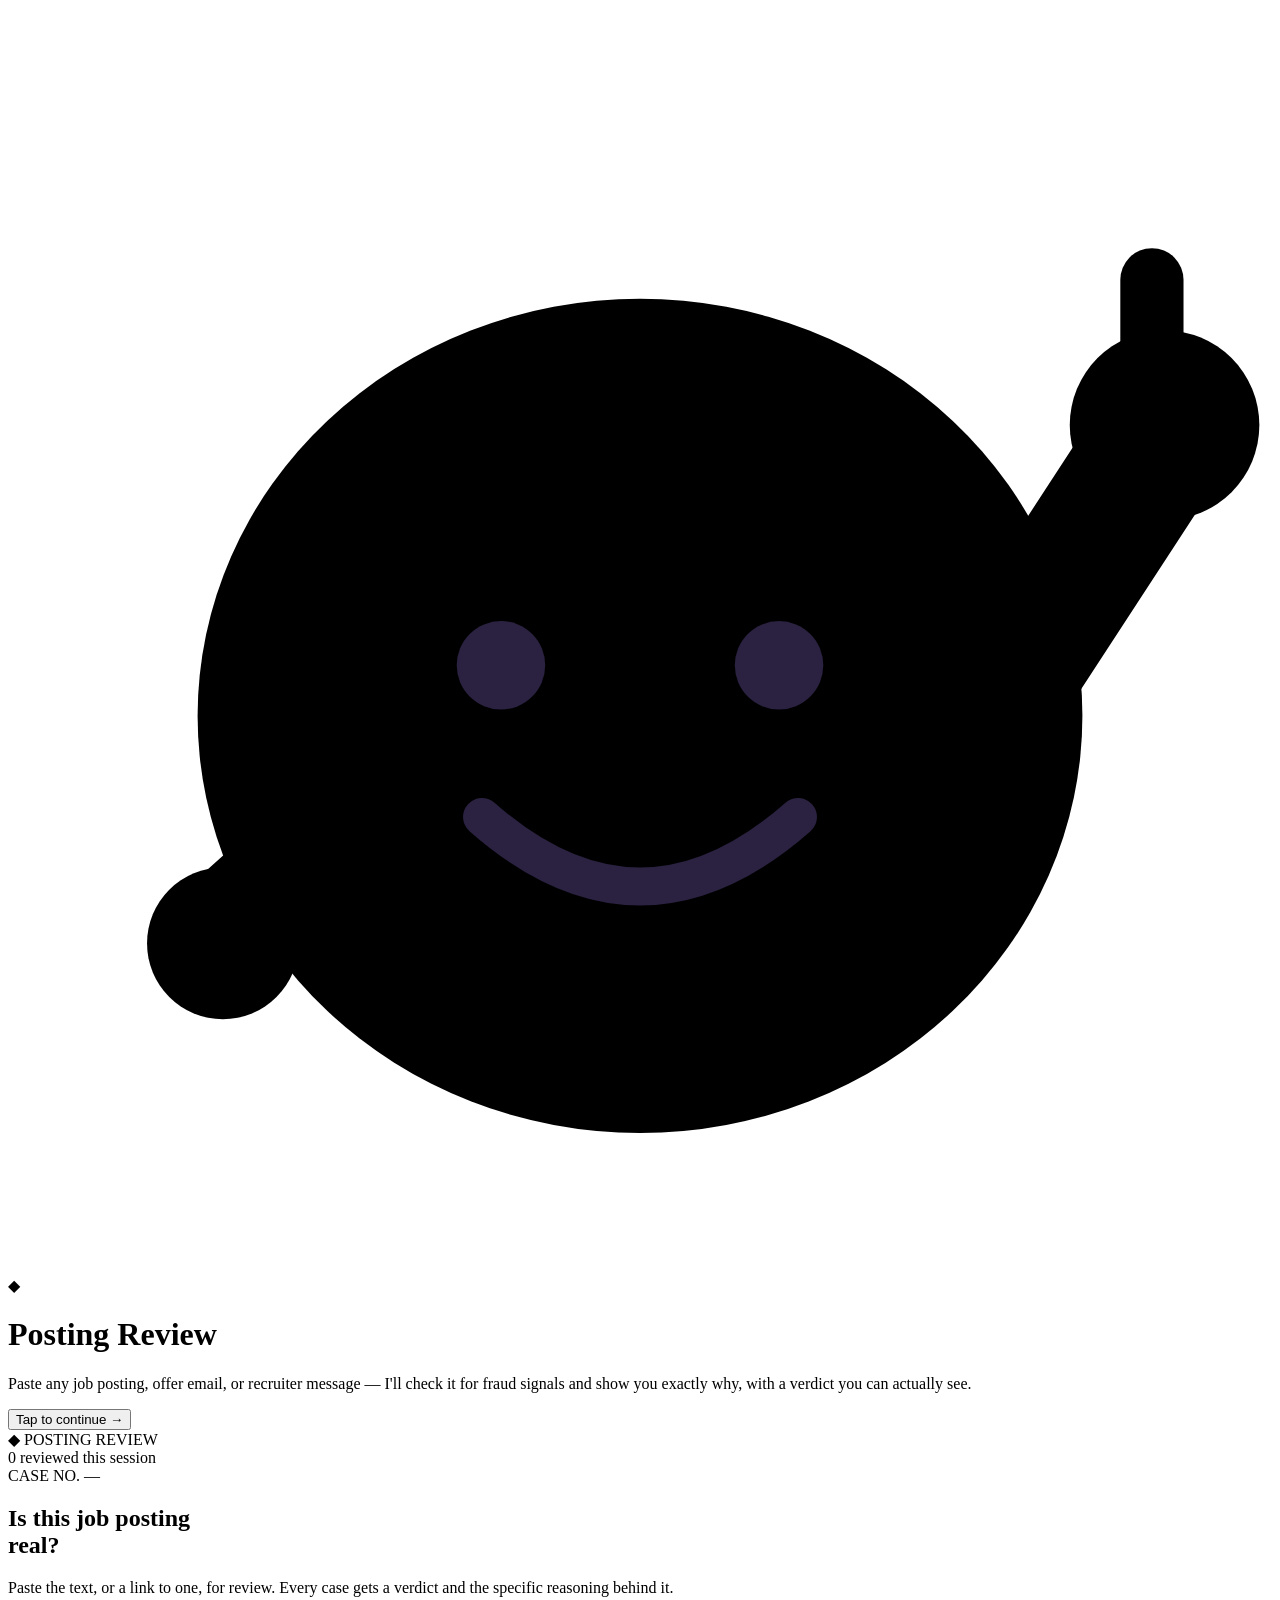
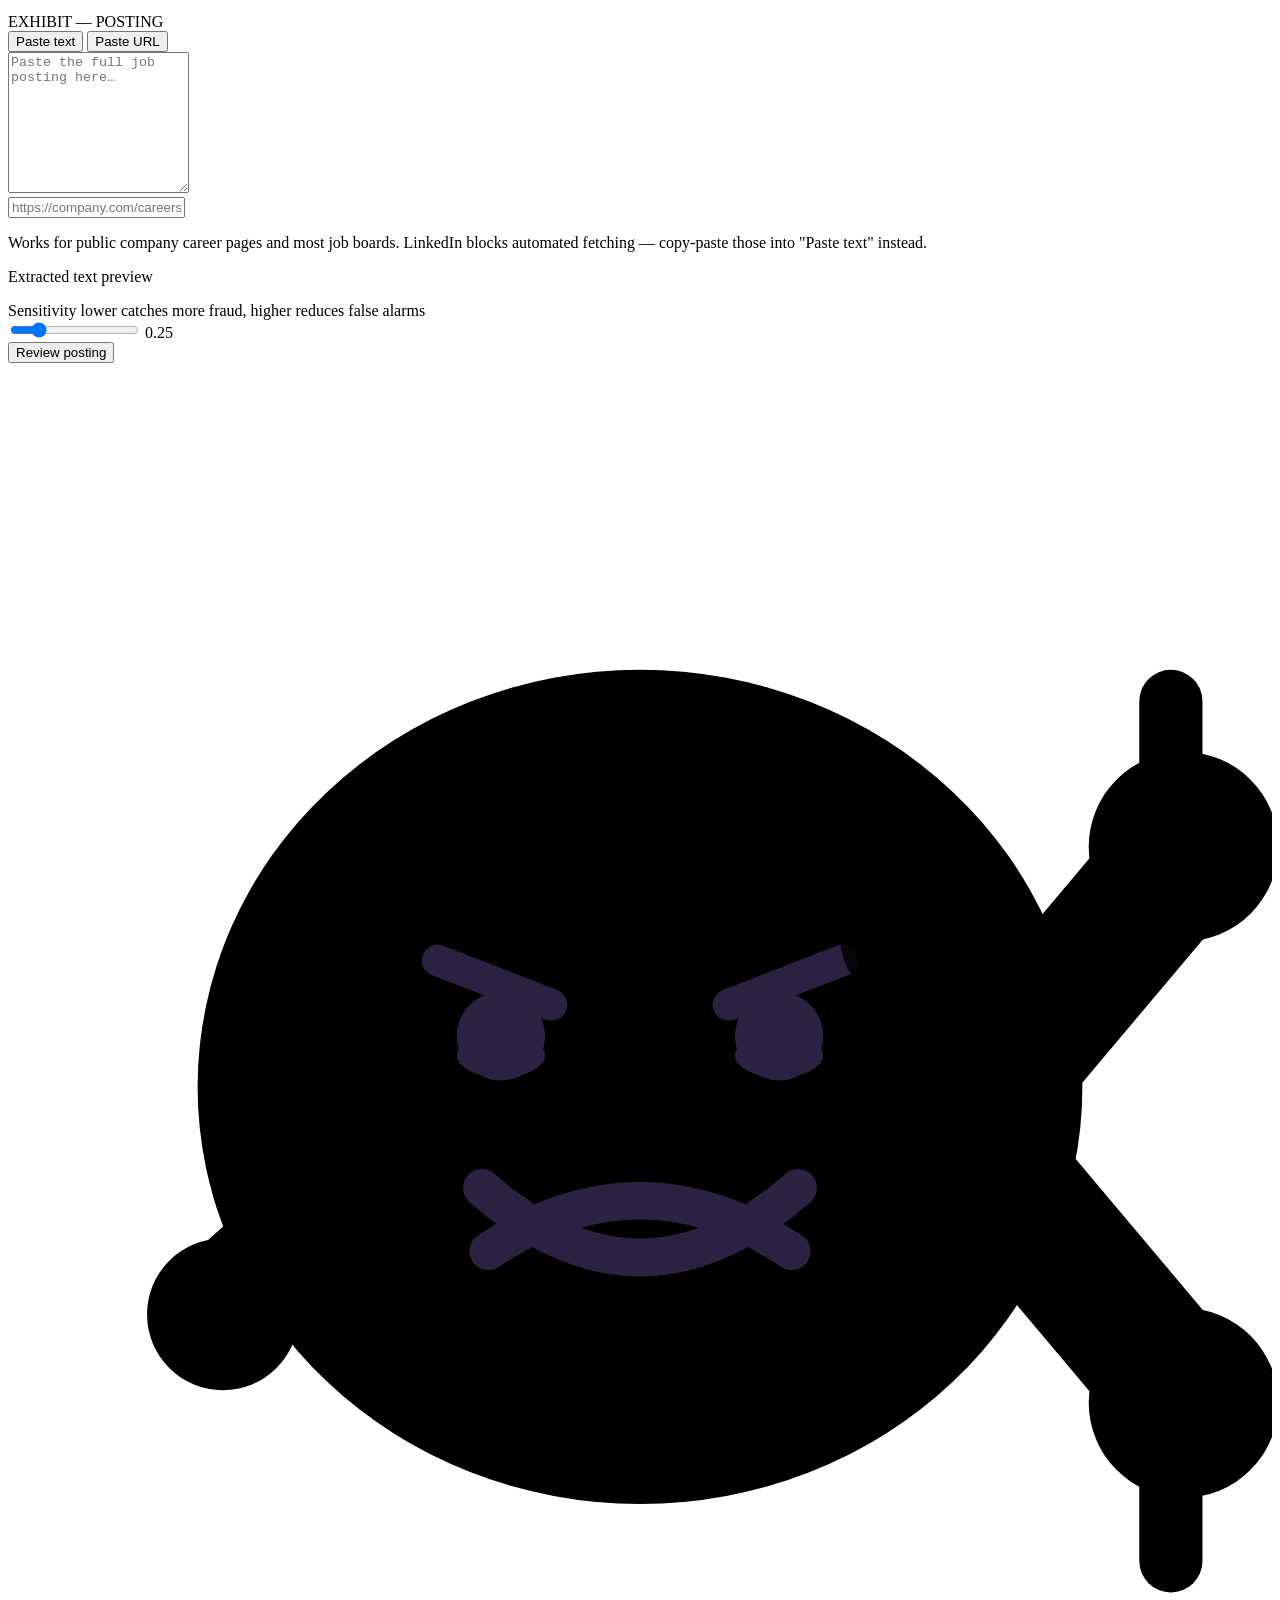
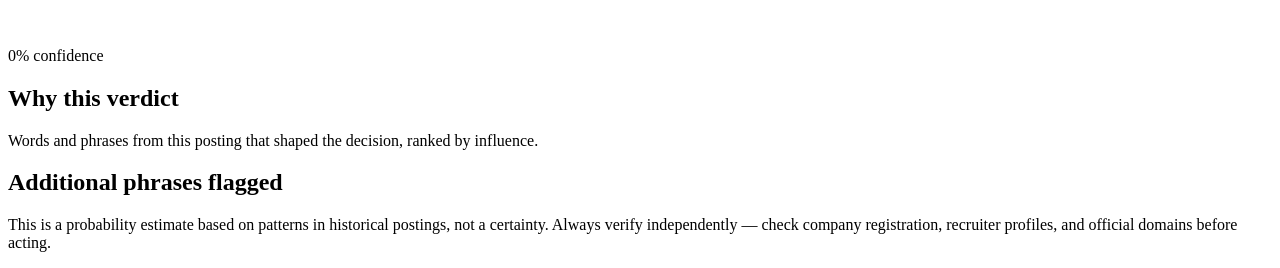
==== web/index.html @ fff6b0b9 "Initial commit" ====
<!DOCTYPE html>
<html lang="en">
<head>
<meta charset="UTF-8">
<meta name="viewport" content="width=device-width, initial-scale=1.0">
<title>Posting Review — Fraud Checker</title>
<link rel="preconnect" href="https://fonts.googleapis.com">
<link href="https://fonts.googleapis.com/css2?family=Fraunces:ital,opsz,wght@0,9..144,400;0,9..144,600;0,9..144,700;1,9..144,500;1,9..144,600&family=Inter:wght@400;500;600;700&family=IBM+Plex+Mono:wght@400;500;600&display=swap" rel="stylesheet">
<link rel="stylesheet" href="/static/style.css">
</head>
<body class="splash-locked">

  <!-- ================= SPLASH / INTRO ================= -->
  <div id="splash" class="splash">
    <div class="splash-glow"></div>
    <div class="splash-content">
      <div class="splash-avatar-wrap">
        <svg id="splash-avatar" class="avatar-svg" viewBox="0 0 200 200" xmlns="http://www.w3.org/2000/svg">
          <defs>
            <linearGradient id="bodyGrad" x1="0%" y1="0%" x2="100%" y2="100%">
              <stop offset="0%" stop-color="var(--accent-3)"/>
              <stop offset="100%" stop-color="var(--accent-2)"/>
            </linearGradient>
          </defs>
          <!-- static left arm stub -->
          <line x1="58" y1="126" x2="38" y2="144" stroke="url(#bodyGrad)" stroke-width="20" stroke-linecap="round"/>
          <circle cx="34" cy="148" r="12" fill="url(#bodyGrad)"/>
          <!-- body -->
          <ellipse class="avatar-body" cx="100" cy="112" rx="70" ry="66" fill="url(#bodyGrad)"/>
          <!-- happy arm (wave) -->
          <g class="arm-happy">
            <line x1="150" y1="118" x2="180" y2="72" stroke="url(#bodyGrad)" stroke-width="22" stroke-linecap="round"/>
            <circle cx="183" cy="66" r="15" fill="var(--accent-2)"/>
            <rect x="176" y="38" width="10" height="24" rx="5" fill="var(--accent-2)"/>
          </g>
          <!-- face: happy -->
          <g class="face-happy">
            <circle cx="78" cy="104" r="7" fill="#2b2140"/>
            <circle cx="122" cy="104" r="7" fill="#2b2140"/>
            <path d="M75,128 Q100,150 125,128" fill="none" stroke="#2b2140" stroke-width="6" stroke-linecap="round"/>
            <circle cx="62" cy="120" r="8" fill="var(--accent-2)" opacity="0.55"/>
            <circle cx="138" cy="120" r="8" fill="var(--accent-2)" opacity="0.55"/>
          </g>
        </svg>
      </div>
      <div class="mark-splash">◆</div>
      <h1 class="splash-title">Posting Review</h1>
      <p class="splash-desc">Paste any job posting, offer email, or recruiter message — I'll check it for fraud signals and show you exactly why, with a verdict you can actually see.</p>
      <button id="splash-continue" class="splash-btn">Tap to continue →</button>
    </div>
  </div>

  <div class="scanlines"></div>
  <div class="grain"></div>

  <header class="masthead reveal" style="--reveal-delay:0ms">
    <div class="masthead-left">
      <span class="mark">◆</span>
      <span class="mast-title">POSTING&nbsp;REVIEW</span>
    </div>
    <div class="masthead-right mono">
      <span class="live-dot"></span>
      <span id="session-count">0</span>&nbsp;reviewed this session
    </div>
  </header>

  <main class="wrap">

    <section class="intro reveal" style="--reveal-delay:80ms">
      <div class="case-number mono" id="case-number">CASE NO. —</div>
      <h1>Is this <span class="cycle-word-wrap"><span id="cycle-word" class="cycle-word">job posting</span></span><br>real?</h1>
      <p class="sub">Paste the text, or a link to one, for review. Every case gets a verdict and the specific reasoning behind it.</p>
    </section>

    <section class="case-file reveal" style="--reveal-delay:160ms">

      <div class="folder-tab mono">EXHIBIT — POSTING</div>

      <div class="scan-overlay" id="scan-overlay" aria-hidden="true"><div class="scan-line"></div></div>

      <div class="tabs" role="tablist">
        <button class="tab active" data-mode="text" role="tab">Paste text</button>
        <button class="tab" data-mode="url" role="tab">Paste URL</button>
        <span class="tab-indicator" id="tab-indicator"></span>
      </div>

      <div class="input-area">
        <textarea id="text-input" placeholder="Paste the full job posting here…" rows="9"></textarea>
        <div id="url-input-wrap" class="hidden">
          <input id="url-input" type="text" placeholder="https://company.com/careers/job-123">
          <p class="hint">Works for public company career pages and most job boards. LinkedIn blocks automated fetching — copy-paste those into "Paste text" instead.</p>
          <div id="url-preview" class="url-preview hidden">
            <span class="preview-label">Extracted text preview</span>
            <p id="url-preview-text"></p>
          </div>
        </div>
      </div>

      <div class="threshold-row">
        <label for="threshold">
          Sensitivity
          <span class="threshold-hint">lower catches more fraud, higher reduces false alarms</span>
        </label>
        <div class="threshold-control">
          <input type="range" id="threshold" min="0.10" max="0.90" step="0.05" value="0.25">
          <span id="threshold-value" class="mono">0.25</span>
        </div>
      </div>

      <button id="submit-btn" class="submit-btn">
        <span class="btn-label">Review posting</span>
      </button>

      <p id="error-msg" class="error-msg hidden"></p>
    </section>

    <section id="result-section" class="result-section hidden">

      <div class="verdict-stage" id="verdict-stage">
        <div class="confetti-layer" id="confetti-layer"></div>

        <div id="avatar-wrap" class="avatar-wrap">
          <svg id="avatar-svg" class="avatar-svg" viewBox="0 0 200 200" xmlns="http://www.w3.org/2000/svg">
            <defs>
              <linearGradient id="bodyGrad2" x1="0%" y1="0%" x2="100%" y2="100%">
                <stop offset="0%" stop-color="var(--accent-3)"/>
                <stop offset="100%" stop-color="var(--accent-2)"/>
              </linearGradient>
            </defs>
            <!-- static left arm stub -->
            <line x1="58" y1="126" x2="38" y2="144" stroke="url(#bodyGrad2)" stroke-width="20" stroke-linecap="round"/>
            <circle cx="34" cy="148" r="12" fill="url(#bodyGrad2)"/>
            <!-- body -->
            <ellipse class="avatar-body" cx="100" cy="112" rx="70" ry="66" fill="url(#bodyGrad2)"/>

            <!-- arm: thumbs up (legit) -->
            <g class="arm-up avatar-reaction-part">
              <line x1="150" y1="118" x2="182" y2="80" stroke="url(#bodyGrad2)" stroke-width="22" stroke-linecap="round"/>
              <circle cx="186" cy="74" r="15" fill="var(--legit)"/>
              <rect x="179" y="46" width="10" height="24" rx="5" fill="var(--legit)"/>
            </g>
            <!-- arm: thumbs down (fraud) -->
            <g class="arm-down avatar-reaction-part">
              <line x1="150" y1="118" x2="182" y2="156" stroke="url(#bodyGrad2)" stroke-width="22" stroke-linecap="round"/>
              <circle cx="186" cy="162" r="15" fill="var(--fraud)"/>
              <rect x="179" y="168" width="10" height="24" rx="5" fill="var(--fraud)"/>
            </g>

            <!-- face: happy (legit) -->
            <g class="face-happy avatar-reaction-part">
              <circle cx="78" cy="104" r="7" fill="#2b2140"/>
              <circle cx="122" cy="104" r="7" fill="#2b2140"/>
              <path d="M75,128 Q100,150 125,128" fill="none" stroke="#2b2140" stroke-width="6" stroke-linecap="round"/>
              <circle cx="62" cy="120" r="8" fill="var(--legit)" opacity="0.5"/>
              <circle cx="138" cy="120" r="8" fill="var(--legit)" opacity="0.5"/>
            </g>

            <!-- face: suspicious (fraud) -->
            <g class="face-sad avatar-reaction-part">
              <path d="M68,92 L86,99" stroke="#2b2140" stroke-width="5" stroke-linecap="round"/>
              <path d="M132,92 L114,99" stroke="#2b2140" stroke-width="5" stroke-linecap="round"/>
              <ellipse cx="78" cy="107" rx="7" ry="3.5" fill="#2b2140"/>
              <ellipse cx="122" cy="107" rx="7" ry="3.5" fill="#2b2140"/>
              <path d="M76,138 Q100,122 124,138" fill="none" stroke="#2b2140" stroke-width="6" stroke-linecap="round"/>
              <path d="M138,80 Q144,90 138,98 Q130,94 132,84 Z" fill="var(--accent-3)" opacity="0.85"/>
            </g>
          </svg>
        </div>

        <div class="verdict-copy">
          <div class="confidence mono"><span id="confidence-value">0%</span> confidence</div>
          <div class="verdict-detail" id="verdict-detail"></div>
          <div class="verdict-case mono" id="verdict-case"></div>
        </div>
      </div>

      <div class="reasoning">
        <h2>Why this verdict</h2>
        <p class="reasoning-sub">Words and phrases from this posting that shaped the decision, ranked by influence.</p>
        <ul id="feature-list" class="feature-list"></ul>
      </div>

      <div id="redflag-section" class="redflag-section hidden">
        <h2>Additional phrases flagged</h2>
        <ul id="redflag-list" class="redflag-list"></ul>
      </div>

      <p class="disclaimer">This is a probability estimate based on patterns in historical postings, not a certainty. Always verify independently — check company registration, recruiter profiles, and official domains before acting.</p>

    </section>

  </main>

  <script src="/static/script.js"></script>
</body>
</html>
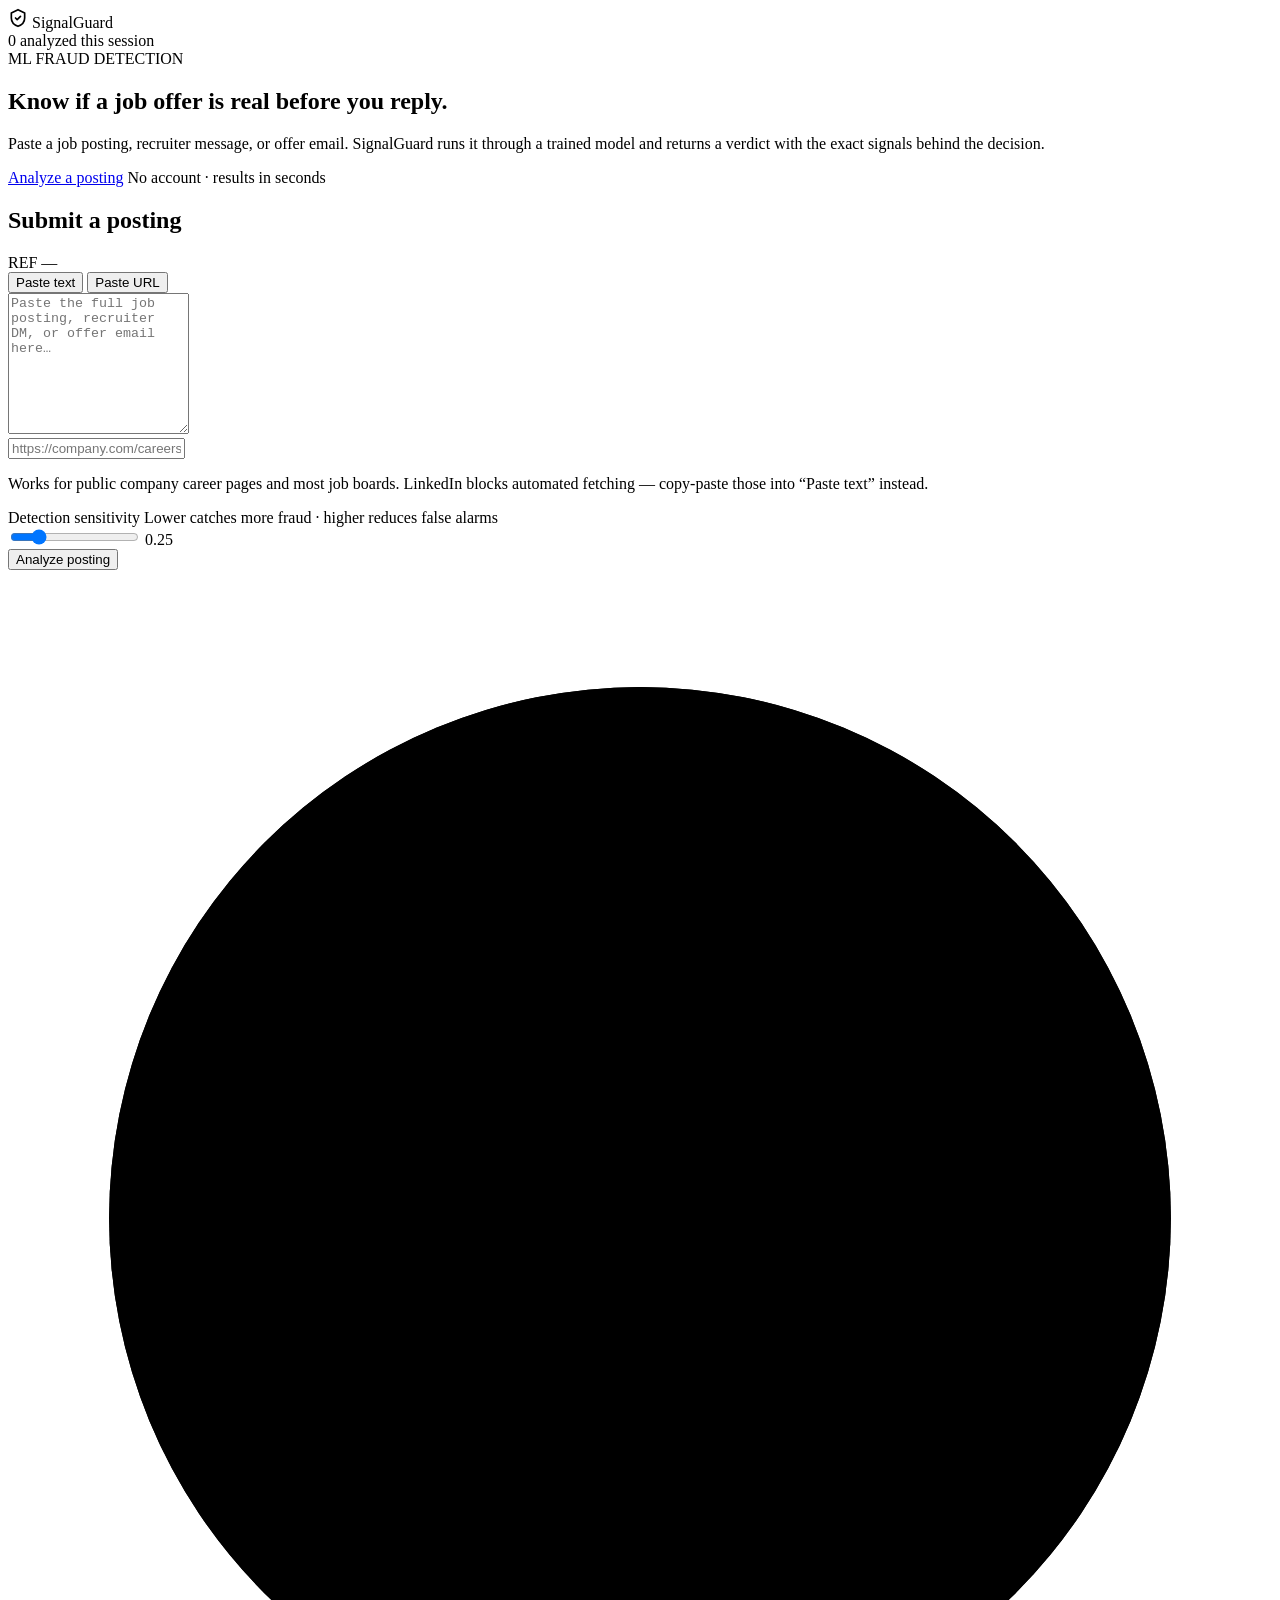
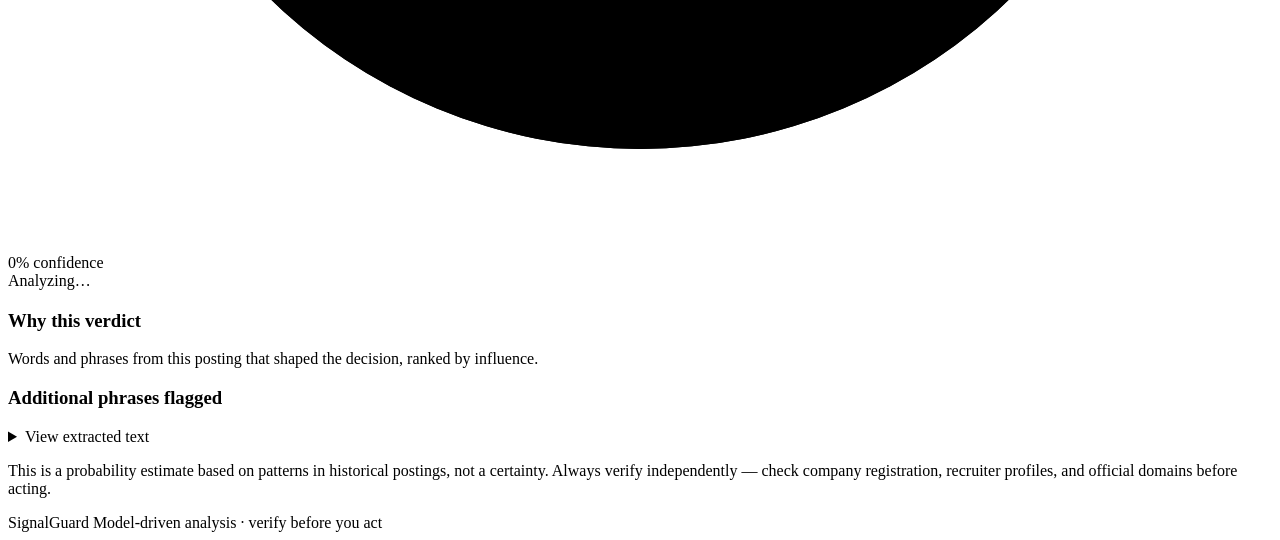
==== commit 2f52230e: "Improve UI with SignalGuard redesign" ====
--- a/web/index.html
+++ b/web/index.html
@@ -3,103 +3,73 @@
 <head>
 <meta charset="UTF-8">
 <meta name="viewport" content="width=device-width, initial-scale=1.0">
-<title>Posting Review — Fraud Checker</title>
+<title>SignalGuard — Fraudulent Job Detection</title>
+<meta name="description" content="AI-powered detection of fraudulent job postings, recruiter messages, and offer emails, with transparent reasoning for every verdict.">
 <link rel="preconnect" href="https://fonts.googleapis.com">
-<link href="https://fonts.googleapis.com/css2?family=Fraunces:ital,opsz,wght@0,9..144,400;0,9..144,600;0,9..144,700;1,9..144,500;1,9..144,600&family=Inter:wght@400;500;600;700&family=IBM+Plex+Mono:wght@400;500;600&display=swap" rel="stylesheet">
+<link rel="preconnect" href="https://fonts.gstatic.com" crossorigin>
+<link href="https://fonts.googleapis.com/css2?family=Inter:wght@400;500;600;700;800&family=IBM+Plex+Mono:wght@400;500;600&display=swap" rel="stylesheet">
 <link rel="stylesheet" href="/static/style.css">
 </head>
-<body class="splash-locked">
+<body>
 
-  <!-- ================= SPLASH / INTRO ================= -->
-  <div id="splash" class="splash">
-    <div class="splash-glow"></div>
-    <div class="splash-content">
-      <div class="splash-avatar-wrap">
-        <svg id="splash-avatar" class="avatar-svg" viewBox="0 0 200 200" xmlns="http://www.w3.org/2000/svg">
-          <defs>
-            <linearGradient id="bodyGrad" x1="0%" y1="0%" x2="100%" y2="100%">
-              <stop offset="0%" stop-color="var(--accent-3)"/>
-              <stop offset="100%" stop-color="var(--accent-2)"/>
-            </linearGradient>
-          </defs>
-          <!-- static left arm stub -->
-          <line x1="58" y1="126" x2="38" y2="144" stroke="url(#bodyGrad)" stroke-width="20" stroke-linecap="round"/>
-          <circle cx="34" cy="148" r="12" fill="url(#bodyGrad)"/>
-          <!-- body -->
-          <ellipse class="avatar-body" cx="100" cy="112" rx="70" ry="66" fill="url(#bodyGrad)"/>
-          <!-- happy arm (wave) -->
-          <g class="arm-happy">
-            <line x1="150" y1="118" x2="180" y2="72" stroke="url(#bodyGrad)" stroke-width="22" stroke-linecap="round"/>
-            <circle cx="183" cy="66" r="15" fill="var(--accent-2)"/>
-            <rect x="176" y="38" width="10" height="24" rx="5" fill="var(--accent-2)"/>
-          </g>
-          <!-- face: happy -->
-          <g class="face-happy">
-            <circle cx="78" cy="104" r="7" fill="#2b2140"/>
-            <circle cx="122" cy="104" r="7" fill="#2b2140"/>
-            <path d="M75,128 Q100,150 125,128" fill="none" stroke="#2b2140" stroke-width="6" stroke-linecap="round"/>
-            <circle cx="62" cy="120" r="8" fill="var(--accent-2)" opacity="0.55"/>
-            <circle cx="138" cy="120" r="8" fill="var(--accent-2)" opacity="0.55"/>
-          </g>
-        </svg>
-      </div>
-      <div class="mark-splash">◆</div>
-      <h1 class="splash-title">Posting Review</h1>
-      <p class="splash-desc">Paste any job posting, offer email, or recruiter message — I'll check it for fraud signals and show you exactly why, with a verdict you can actually see.</p>
-      <button id="splash-continue" class="splash-btn">Tap to continue →</button>
-    </div>
-  </div>
-
-  <div class="scanlines"></div>
-  <div class="grain"></div>
+  <div class="bg-grid" aria-hidden="true"></div>
+  <div class="bg-glow" aria-hidden="true"></div>
 
   <header class="masthead reveal" style="--reveal-delay:0ms">
-    <div class="masthead-left">
-      <span class="mark">◆</span>
-      <span class="mast-title">POSTING&nbsp;REVIEW</span>
+    <div class="brand">
+      <span class="brand-mark" aria-hidden="true">
+        <svg viewBox="0 0 24 24" width="20" height="20" fill="none" stroke="currentColor" stroke-width="2" stroke-linecap="round" stroke-linejoin="round">
+          <path d="M12 2 4 6v6c0 5 3.4 8.3 8 10 4.6-1.7 8-5 8-10V6z"/>
+          <path d="m9 12 2 2 4-4"/>
+        </svg>
+      </span>
+      <span class="brand-name">SignalGuard</span>
     </div>
     <div class="masthead-right mono">
-      <span class="live-dot"></span>
-      <span id="session-count">0</span>&nbsp;reviewed this session
+      <span class="live-dot" aria-hidden="true"></span>
+      <span id="session-count">0</span>&nbsp;analyzed this session
     </div>
   </header>
 
   <main class="wrap">
 
-    <section class="intro reveal" style="--reveal-delay:80ms">
-      <div class="case-number mono" id="case-number">CASE NO. —</div>
-      <h1>Is this <span class="cycle-word-wrap"><span id="cycle-word" class="cycle-word">job posting</span></span><br>real?</h1>
-      <p class="sub">Paste the text, or a link to one, for review. Every case gets a verdict and the specific reasoning behind it.</p>
+    <section class="hero reveal" style="--reveal-delay:80ms">
+      <span class="eyebrow mono">ML FRAUD DETECTION</span>
+      <h1>Know if a job offer is <span class="grad">real</span> before you reply.</h1>
+      <p class="sub">Paste a job posting, recruiter message, or offer email. SignalGuard runs it through a trained model and returns a verdict with the exact signals behind the decision.</p>
+      <div class="hero-actions">
+        <a href="#workspace" class="btn-primary hero-cta">Analyze a posting</a>
+        <span class="hero-note mono">No account · results in seconds</span>
+      </div>
     </section>
 
-    <section class="case-file reveal" style="--reveal-delay:160ms">
-
-      <div class="folder-tab mono">EXHIBIT — POSTING</div>
+    <section id="workspace" class="workspace reveal" style="--reveal-delay:160ms">
 
       <div class="scan-overlay" id="scan-overlay" aria-hidden="true"><div class="scan-line"></div></div>
 
-      <div class="tabs" role="tablist">
-        <button class="tab active" data-mode="text" role="tab">Paste text</button>
-        <button class="tab" data-mode="url" role="tab">Paste URL</button>
-        <span class="tab-indicator" id="tab-indicator"></span>
+      <div class="card-head">
+        <h2>Submit a posting</h2>
+        <span class="case-number mono" id="case-number">REF —</span>
+      </div>
+
+      <div class="tabs" role="tablist" aria-label="Input mode">
+        <button class="tab active" data-mode="text" role="tab" aria-selected="true">Paste text</button>
+        <button class="tab" data-mode="url" role="tab" aria-selected="false">Paste URL</button>
+        <span class="tab-indicator" id="tab-indicator" aria-hidden="true"></span>
       </div>
 
       <div class="input-area">
-        <textarea id="text-input" placeholder="Paste the full job posting here…" rows="9"></textarea>
+        <textarea id="text-input" placeholder="Paste the full job posting, recruiter DM, or offer email here…" rows="9"></textarea>
         <div id="url-input-wrap" class="hidden">
-          <input id="url-input" type="text" placeholder="https://company.com/careers/job-123">
-          <p class="hint">Works for public company career pages and most job boards. LinkedIn blocks automated fetching — copy-paste those into "Paste text" instead.</p>
-          <div id="url-preview" class="url-preview hidden">
-            <span class="preview-label">Extracted text preview</span>
-            <p id="url-preview-text"></p>
-          </div>
+          <input id="url-input" type="text" inputmode="url" placeholder="https://company.com/careers/job-123">
+          <p class="hint">Works for public company career pages and most job boards. LinkedIn blocks automated fetching — copy-paste those into &ldquo;Paste text&rdquo; instead.</p>
         </div>
       </div>
 
       <div class="threshold-row">
         <label for="threshold">
-          Sensitivity
-          <span class="threshold-hint">lower catches more fraud, higher reduces false alarms</span>
+          Detection sensitivity
+          <span class="threshold-hint">Lower catches more fraud · higher reduces false alarms</span>
         </label>
         <div class="threshold-control">
           <input type="range" id="threshold" min="0.10" max="0.90" step="0.05" value="0.25">
@@ -107,83 +77,51 @@
         </div>
       </div>
 
-      <button id="submit-btn" class="submit-btn">
-        <span class="btn-label">Review posting</span>
+      <button id="submit-btn" class="btn-primary submit-btn">
+        <span class="btn-label">Analyze posting</span>
+        <span class="btn-spinner" aria-hidden="true"></span>
       </button>
 
-      <p id="error-msg" class="error-msg hidden"></p>
+      <p id="error-msg" class="error-msg hidden" role="alert"></p>
     </section>
 
-    <section id="result-section" class="result-section hidden">
+    <section id="result-section" class="result-section hidden" aria-live="polite">
 
-      <div class="verdict-stage" id="verdict-stage">
-        <div class="confetti-layer" id="confetti-layer"></div>
-
-        <div id="avatar-wrap" class="avatar-wrap">
-          <svg id="avatar-svg" class="avatar-svg" viewBox="0 0 200 200" xmlns="http://www.w3.org/2000/svg">
-            <defs>
-              <linearGradient id="bodyGrad2" x1="0%" y1="0%" x2="100%" y2="100%">
-                <stop offset="0%" stop-color="var(--accent-3)"/>
-                <stop offset="100%" stop-color="var(--accent-2)"/>
-              </linearGradient>
-            </defs>
-            <!-- static left arm stub -->
-            <line x1="58" y1="126" x2="38" y2="144" stroke="url(#bodyGrad2)" stroke-width="20" stroke-linecap="round"/>
-            <circle cx="34" cy="148" r="12" fill="url(#bodyGrad2)"/>
-            <!-- body -->
-            <ellipse class="avatar-body" cx="100" cy="112" rx="70" ry="66" fill="url(#bodyGrad2)"/>
-
-            <!-- arm: thumbs up (legit) -->
-            <g class="arm-up avatar-reaction-part">
-              <line x1="150" y1="118" x2="182" y2="80" stroke="url(#bodyGrad2)" stroke-width="22" stroke-linecap="round"/>
-              <circle cx="186" cy="74" r="15" fill="var(--legit)"/>
-              <rect x="179" y="46" width="10" height="24" rx="5" fill="var(--legit)"/>
-            </g>
-            <!-- arm: thumbs down (fraud) -->
-            <g class="arm-down avatar-reaction-part">
-              <line x1="150" y1="118" x2="182" y2="156" stroke="url(#bodyGrad2)" stroke-width="22" stroke-linecap="round"/>
-              <circle cx="186" cy="162" r="15" fill="var(--fraud)"/>
-              <rect x="179" y="168" width="10" height="24" rx="5" fill="var(--fraud)"/>
-            </g>
-
-            <!-- face: happy (legit) -->
-            <g class="face-happy avatar-reaction-part">
-              <circle cx="78" cy="104" r="7" fill="#2b2140"/>
-              <circle cx="122" cy="104" r="7" fill="#2b2140"/>
-              <path d="M75,128 Q100,150 125,128" fill="none" stroke="#2b2140" stroke-width="6" stroke-linecap="round"/>
-              <circle cx="62" cy="120" r="8" fill="var(--legit)" opacity="0.5"/>
-              <circle cx="138" cy="120" r="8" fill="var(--legit)" opacity="0.5"/>
-            </g>
-
-            <!-- face: suspicious (fraud) -->
-            <g class="face-sad avatar-reaction-part">
-              <path d="M68,92 L86,99" stroke="#2b2140" stroke-width="5" stroke-linecap="round"/>
-              <path d="M132,92 L114,99" stroke="#2b2140" stroke-width="5" stroke-linecap="round"/>
-              <ellipse cx="78" cy="107" rx="7" ry="3.5" fill="#2b2140"/>
-              <ellipse cx="122" cy="107" rx="7" ry="3.5" fill="#2b2140"/>
-              <path d="M76,138 Q100,122 124,138" fill="none" stroke="#2b2140" stroke-width="6" stroke-linecap="round"/>
-              <path d="M138,80 Q144,90 138,98 Q130,94 132,84 Z" fill="var(--accent-3)" opacity="0.85"/>
-            </g>
+      <div class="verdict-card" id="verdict-card">
+        <div class="gauge-wrap">
+          <svg class="gauge" viewBox="0 0 200 200" aria-hidden="true">
+            <circle class="gauge-track" cx="100" cy="100" r="84"/>
+            <circle class="gauge-fill" id="gauge-fill" cx="100" cy="100" r="84"
+                    transform="rotate(-90 100 100)"/>
           </svg>
+          <div class="gauge-center">
+            <span class="confidence-value mono" id="confidence-value">0%</span>
+            <span class="confidence-label">confidence</span>
+          </div>
         </div>
 
         <div class="verdict-copy">
-          <div class="confidence mono"><span id="confidence-value">0%</span> confidence</div>
-          <div class="verdict-detail" id="verdict-detail"></div>
-          <div class="verdict-case mono" id="verdict-case"></div>
+          <span class="verdict-badge" id="verdict-badge">Analyzing…</span>
+          <h2 class="verdict-detail" id="verdict-detail"></h2>
+          <p class="verdict-case mono" id="verdict-case"></p>
         </div>
       </div>
 
-      <div class="reasoning">
-        <h2>Why this verdict</h2>
-        <p class="reasoning-sub">Words and phrases from this posting that shaped the decision, ranked by influence.</p>
+      <div class="reasoning panel">
+        <h3>Why this verdict</h3>
+        <p class="panel-sub">Words and phrases from this posting that shaped the decision, ranked by influence.</p>
         <ul id="feature-list" class="feature-list"></ul>
       </div>
 
-      <div id="redflag-section" class="redflag-section hidden">
-        <h2>Additional phrases flagged</h2>
+      <div id="redflag-section" class="redflag-section panel hidden">
+        <h3>Additional phrases flagged</h3>
         <ul id="redflag-list" class="redflag-list"></ul>
       </div>
+
+      <details id="url-preview" class="url-preview hidden">
+        <summary>View extracted text</summary>
+        <p id="url-preview-text"></p>
+      </details>
 
       <p class="disclaimer">This is a probability estimate based on patterns in historical postings, not a certainty. Always verify independently — check company registration, recruiter profiles, and official domains before acting.</p>
 
@@ -191,6 +129,11 @@
 
   </main>
 
+  <footer class="site-footer mono">
+    <span>SignalGuard</span>
+    <span>Model-driven analysis · verify before you act</span>
+  </footer>
+
   <script src="/static/script.js"></script>
 </body>
 </html>
